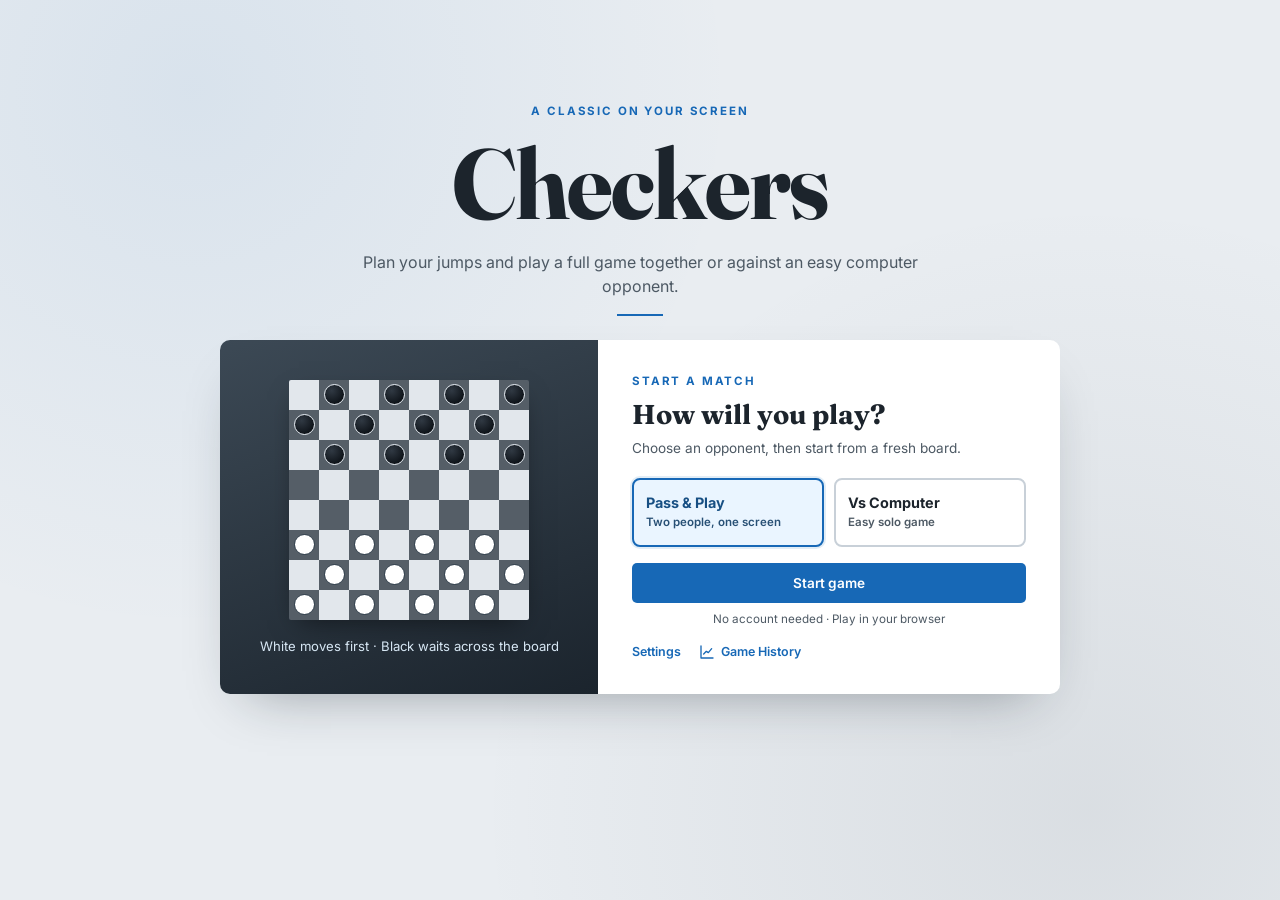
==== index.html @ 31c2d204 "Added game history and changed some of the audios" ====
<!DOCTYPE html>
<html lang="en">

<head>
  <meta charset="UTF-8">
  <meta name="viewport" content="width=device-width, initial-scale=1.0">
  <title>Checkers</title>
  <link rel="preconnect" href="https://fonts.googleapis.com">
  <link
    href="https://fonts.googleapis.com/css2?family=Fraunces:opsz,wght@9..144,400;9..144,600;9..144,700&family=Inter:wght@400;500;600;700&display=swap"
    rel="stylesheet">
  <style>
    :root {
      --bg: #e9edf1;
      --panel: #ffffff;
      --panel-border: #c8d0d8;
      --dark-sq: #555e67;
      --light-sq: #e2e7ec;
      --brass: #1768b6;
      --brass-dim: #6cc9ff;
      --ink: #1c242c;
      --ink-soft: #4d5964;
      --white-piece: #ffffff;
      --white-piece-edge: #34424f;
      --black-piece: #10151b;
      --black-piece-edge: #e7edf3;
      --danger: #ff6b5f;
    }

    * {
      box-sizing: border-box;
    }

    body {
      margin: 0;
      min-height: 100vh;
      background: var(--bg);
      background-image:
        radial-gradient(circle at 15% 10%, rgba(23, 104, 182, 0.08), transparent 40%),
        radial-gradient(circle at 85% 90%, rgba(40, 49, 58, 0.08), transparent 45%);
      font-family: 'Inter', sans-serif;
      color: var(--ink);
      display: flex;
      justify-content: center;
      padding: 40px 20px 60px;
    }

    .app {
      width: 100%;
      max-width: 960px;
    }

    header {
      display: flex;
      align-items: baseline;
      justify-content: space-between;
      margin-bottom: 28px;
      flex-wrap: wrap;
      gap: 8px;
      border-bottom: 1px solid var(--panel-border);
      padding-bottom: 18px;
    }

    h1 {
      font-family: 'Fraunces', serif;
      font-weight: 700;
      font-size: 2.4rem;
      margin: 0;
      letter-spacing: -0.01em;
    }

    header p {
      margin: 0;
      color: var(--ink-soft);
      font-size: 0.9rem;
      max-width: 320px;
    }

    .layout {
      display: grid;
      grid-template-columns: minmax(0, 1fr) 280px;
      gap: 28px;
      align-items: start;
    }

    @media (max-width: 760px) {
      .layout {
        grid-template-columns: 1fr;
      }
    }

    .board-wrap {
      background: linear-gradient(160deg, #3a4651, #1e2831);
      padding: 16px;
      border-radius: 6px;
      box-shadow: 0 18px 40px -20px rgba(20, 30, 40, 0.55);
    }

    .board {
      display: grid;
      grid-template-columns: repeat(8, 1fr);
      grid-template-rows: repeat(8, 1fr);
      aspect-ratio: 1 / 1;
      width: 100%;
      border: 3px solid #17212a;
      border-radius: 2px;
      overflow: hidden;
    }

    .sq {
      border: 0;
      padding: 0;
      appearance: none;
      position: relative;
      display: flex;
      align-items: center;
      justify-content: center;
    }

    .sq.light {
      background: var(--light-sq);
    }

    .sq.dark {
      background: var(--dark-sq);
    }

    .sq.playable {
      cursor: pointer;
    }

    .sq:focus-visible {
      outline: 4px solid #80e8ff;
      outline-offset: -4px;
      z-index: 1;
    }

    .sq.last-from {
      box-shadow: inset 0 0 0 5px #a6dbff;
    }

    .sq.last-to {
      box-shadow: inset 0 0 0 6px #ffd452;
    }

    .sq.selected::before {
      content: "";
      position: absolute;
      inset: 4px;
      border: 4px solid #7ae7ff;
      border-radius: 3px;
      z-index: 2;
      pointer-events: none;
    }

    .sq .dot {
      width: 32%;
      height: 32%;
      border-radius: 50%;
      background: #85eaff;
      box-shadow: 0 0 0 4px rgba(8, 38, 55, 0.55), 0 0 14px #85eaff;
    }

    .sq .dot.capture {
      background: transparent;
      border: 6px solid var(--danger);
      width: 54%;
      height: 54%;
      box-shadow: 0 0 0 3px rgba(20, 20, 20, 0.6);
    }

    .piece {
      width: 76%;
      height: 76%;
      border-radius: 50%;
      display: flex;
      align-items: center;
      justify-content: center;
      box-shadow: inset 0 2px 4px rgba(255, 255, 255, 0.15), inset 0 -4px 6px rgba(0, 0, 0, 0.35), 0 3px 5px rgba(0, 0, 0, 0.4);
      transition: transform 0.12s ease;
    }

    .piece.white {
      background: radial-gradient(circle at 35% 30%, #ffffff, var(--white-piece) 70%);
      border: 3px solid var(--white-piece-edge);
    }

    .piece.black {
      background: radial-gradient(circle at 35% 30%, #303943, var(--black-piece) 70%);
      border: 3px solid var(--black-piece-edge);
    }

    .piece.king::after {
      content: "♛";
      font-size: 1.8rem;
      color: #1666af;
      text-shadow: 0 1px 1px rgba(0, 0, 0, 0.4);
    }

    .piece.black.king::after {
      color: #8ce0ff;
    }

    .sq.playable:hover .piece {
      transform: scale(1.06);
    }

    /* side panel */
    .panel {
      background: var(--panel);
      border: 1px solid var(--panel-border);
      border-radius: 8px;
      padding: 20px;
      display: flex;
      flex-direction: column;
      gap: 18px;
    }

    .turn-indicator {
      display: flex;
      align-items: center;
      gap: 10px;
      font-weight: 600;
      font-size: 0.95rem;
    }

    .swatch {
      width: 18px;
      height: 18px;
      border-radius: 50%;
      flex-shrink: 0;
    }

    .swatch.white {
      background: var(--white-piece);
      border: 2px solid var(--white-piece-edge);
    }

    .swatch.black {
      background: var(--black-piece);
      border: 2px solid var(--black-piece-edge);
    }

    .status {
      font-size: 0.85rem;
      color: var(--ink-soft);
      line-height: 1.4;
      min-height: 2.2em;
    }

    .status.win {
      color: var(--ink);
      font-weight: 600;
    }

    .move-legend {
      font-size: 0.76rem;
      color: var(--ink-soft);
      line-height: 1.5;
      margin: -10px 0 0;
    }

    .divider {
      height: 1px;
      background: var(--panel-border);
      border: none;
      margin: 0;
    }

    .field label {
      display: block;
      font-size: 0.75rem;
      text-transform: none;
      color: var(--ink-soft);
      margin-bottom: 6px;
    }

    select {
      width: 100%;
      padding: 8px 10px;
      border-radius: 5px;
      border: 1px solid var(--panel-border);
      background: #fff;
      font-family: inherit;
      font-size: 0.85rem;
      color: var(--ink);
    }

    select:disabled {
      color: #a89a84;
    }

    .btn {
      width: 100%;
      padding: 10px 12px;
      border-radius: 5px;
      border: none;
      font-family: inherit;
      font-weight: 600;
      font-size: 0.85rem;
      cursor: pointer;
      transition: filter 0.12s ease;
    }

    .btn:hover {
      filter: brightness(1.06);
    }

    .btn.primary {
      background: var(--brass);
      color: #fff;
    }

    .btn.ghost {
      background: transparent;
      border: 1px solid var(--panel-border);
      color: var(--ink);
    }

    .log-title {
      font-size: 0.75rem;
      color: var(--ink-soft);
      margin: 0 0 4px;
    }

    .log {
      max-height: 160px;
      overflow-y: auto;
      font-size: 0.8rem;
      display: flex;
      flex-direction: column;
      gap: 4px;
      padding-right: 4px;
    }

    .log div {
      color: var(--ink-soft);
    }

    .log div:last-child {
      color: var(--ink);
      font-weight: 500;
    }

    .log::-webkit-scrollbar {
      width: 6px;
    }

    .log::-webkit-scrollbar-thumb {
      background: var(--panel-border);
      border-radius: 3px;
    }

    .note {
      font-size: 0.72rem;
      color: var(--ink-soft);
      line-height: 1.4;
      border-top: 1px dashed var(--panel-border);
      padding-top: 12px;
    }

    .hidden {
      display: none !important;
    }

    /* Home screen */
    .menu-screen {
      min-height: 82vh;
      display: flex;
      flex-direction: column;
      align-items: center;
      justify-content: center;
      text-align: center;
      gap: 20px;
      padding: 20px 0 40px;
    }

    .eyebrow,
    .section-kicker {
      margin: 0;
      color: var(--brass);
      font-size: 0.72rem;
      font-weight: 700;
      letter-spacing: 0.16em;
      text-transform: uppercase;
    }

    .menu-title {
      font-family: 'Fraunces', serif;
      font-weight: 700;
      font-size: clamp(3.4rem, 9vw, 6.2rem);
      line-height: 0.92;
      margin: 0;
      letter-spacing: -0.02em;
      color: var(--ink);
    }

    .menu-tagline {
      color: var(--ink-soft);
      font-size: 1rem;
      line-height: 1.5;
      max-width: 560px;
      margin: 0;
    }

    .menu-rule {
      width: 46px;
      height: 2px;
      background: var(--brass);
      border: none;
      margin: -4px 0 4px;
    }

    .menu-card {
      display: grid;
      grid-template-columns: 0.9fr 1.1fr;
      width: 100%;
      max-width: 840px;
      border-radius: 10px;
      overflow: hidden;
      box-shadow: 0 24px 54px -28px rgba(20, 30, 40, 0.42);
    }

    @media (max-width: 620px) {
      .menu-card {
        grid-template-columns: 1fr;
      }
    }

    .menu-art {
      background: linear-gradient(160deg, #3c4955, #1b242d);
      display: flex;
      flex-direction: column;
      gap: 18px;
      align-items: center;
      justify-content: center;
      padding: 28px;
    }

    @media (max-width: 620px) {
      .menu-art {
        padding: 22px;
      }
    }

    .art-board {
      display: grid;
      grid-template-columns: repeat(8, clamp(22px, 3vw, 30px));
      grid-template-rows: repeat(8, clamp(22px, 3vw, 30px));
      border-radius: 2px;
      overflow: hidden;
      box-shadow: 0 10px 26px -10px rgba(0, 0, 0, 0.55);
    }

    .art-caption {
      margin: 0;
      color: #d7e7f4;
      font-size: 0.82rem;
    }

    .art-board .cell {
      display: flex;
      align-items: center;
      justify-content: center;
    }

    .art-board .cell.light {
      background: var(--light-sq);
    }

    .art-board .cell.dark {
      background: var(--dark-sq);
    }

    .mini-piece {
      width: 70%;
      height: 70%;
      border-radius: 50%;
    }

    .mini-piece.white {
      background: radial-gradient(circle at 35% 30%, #ffffff, var(--white-piece) 70%);
      border: 1.5px solid var(--white-piece-edge);
    }

    .mini-piece.black {
      background: radial-gradient(circle at 35% 30%, #303943, var(--black-piece) 70%);
      border: 1.5px solid var(--black-piece-edge);
    }

    .menu-content {
      background: var(--panel);
      padding: 34px;
      display: flex;
      flex-direction: column;
      justify-content: center;
      text-align: left;
    }

    .menu-card-title {
      margin: 9px 0 7px;
      font-family: 'Fraunces', serif;
      font-size: 1.7rem;
    }

    .menu-card-copy {
      margin: 0 0 20px;
      color: var(--ink-soft);
      font-size: 0.85rem;
      line-height: 1.5;
    }

    @media (max-width: 620px) {
      .menu-content {
        padding: 26px 24px;
      }
    }

    .segmented {
      display: flex;
      gap: 10px;
      margin: 0 0 16px;
    }

    .seg {
      flex: 1;
      background: #fff;
      border: 2px solid var(--panel-border);
      border-radius: 8px;
      font-family: inherit;
      font-size: 0.8rem;
      font-weight: 600;
      color: var(--ink-soft);
      padding: 14px 12px;
      cursor: pointer;
      display: flex;
      flex-direction: column;
      align-items: flex-start;
      text-align: left;
      gap: 4px;
    }

    .seg strong {
      font-size: 0.9rem;
      color: var(--ink);
    }

    .seg small {
      font-size: 0.72rem;
      line-height: 1.35;
    }

    .seg.active {
      background: #eaf5ff;
      border-color: var(--brass);
      color: #285075;
      box-shadow: 0 0 0 2px rgba(23, 104, 182, 0.12);
    }

    .seg.active strong {
      color: #174f83;
    }

    .seg:focus-visible,
    .btn:focus-visible {
      outline: 3px solid #75cfff;
      outline-offset: 2px;
    }

    .seg:disabled {
      cursor: not-allowed;
      color: #b7a98f;
    }

    .seg .soon {
      font-size: 0.62rem;
      font-weight: 600;
      color: var(--ink-soft);
      background: var(--bg);
      padding: 1px 6px;
      border-radius: 20px;
    }

    .seg.active .soon {
      color: var(--brass);
      background: #fff;
    }

    .menu-content .btn.primary {
      width: 100%;
      padding: 12px 20px;
    }

    .start-note {
      margin: 9px 0 0;
      text-align: center;
      color: var(--ink-soft);
      font-size: 0.73rem;
    }

    .result-overlay {
      position: fixed;
      inset: 0;
      z-index: 20;
      display: grid;
      place-items: center;
      padding: 20px;
      background: rgba(10, 18, 26, 0.72);
    }

    .result-card {
      width: min(100%, 410px);
      background: var(--panel);
      border-radius: 14px;
      padding: 32px;
      text-align: center;
      box-shadow: 0 25px 65px rgba(0, 0, 0, 0.35);
    }

    .result-token {
      width: 62px;
      height: 62px;
      margin: 0 auto 18px;
      border-radius: 50%;
      box-shadow: inset 0 3px 6px rgba(255, 255, 255, 0.2), inset 0 -5px 8px rgba(0, 0, 0, 0.25), 0 5px 15px rgba(0, 0, 0, 0.25);
    }

    .result-token.white {
      background: var(--white-piece);
      border: 4px solid var(--white-piece-edge);
    }

    .result-token.black {
      background: var(--black-piece);
      border: 4px solid var(--black-piece-edge);
    }

    .result-card h2 {
      font-family: 'Fraunces', serif;
      font-size: 2.25rem;
      margin: 8px 0;
    }

    .result-card p {
      color: var(--ink-soft);
      line-height: 1.5;
    }

    .result-actions {
      display: grid;
      grid-template-columns: 1fr 1fr;
      gap: 10px;
      margin-top: 24px;
    }

    .rules {
      margin-top: 18px;
    }

    .settings {
      margin-top: 0;
    }

    .menu-tools {
      display: flex;
      align-items: center;
      gap: 18px;
      margin-top: 18px;
    }

    .history-toggle {
      display: inline-flex;
      align-items: center;
      gap: 6px;
      padding: 0;
      border: 0;
      background: none;
      color: var(--brass);
      font: 600 0.78rem 'Inter', sans-serif;
      cursor: pointer;
    }

    .history-toggle:focus-visible {
      outline: 3px solid #75cfff;
      outline-offset: 3px;
    }

    .history-panel {
      margin-top: 14px;
      padding: 14px;
      border: 1px solid var(--panel-border);
      border-radius: 8px;
      background: var(--bg);
      font-size: 0.82rem;
    }

    .history-panel p {
      margin: 6px 0;
    }

    .sound-setting {
      display: flex;
      align-items: center;
      gap: 8px;
      margin-top: 10px;
      font-size: .82rem;
      color: var(--ink);
      cursor: pointer;
    }

    .sound-setting input {
      accent-color: var(--brass);
    }

    .rules summary {
      cursor: pointer;
      font-size: 0.78rem;
      font-weight: 600;
      color: var(--brass);
      list-style: none;
    }

    .rules summary::-webkit-details-marker {
      display: none;
    }
  </style>
</head>

<body>

  <div class="app">

    <!-- MAIN MENU -->
    <div class="menu-screen" id="menuScreen">
      <p class="eyebrow">A classic on your screen</p>
      <h1 class="menu-title">Checkers</h1>
      <p class="menu-tagline">Plan your jumps and play a full game together or against an easy computer opponent.</p>
      <hr class="menu-rule">

      <div class="menu-card">
        <div class="menu-art">
          <div class="art-board" id="artBoard" aria-hidden="true"></div>
          <p class="art-caption">White moves first · Black waits across the board</p>
        </div>

        <div class="menu-content">
          <p class="section-kicker">Start a match</p>
          <h2 class="menu-card-title">How will you play?</h2>
          <p class="menu-card-copy">Choose an opponent, then start from a fresh board.</p>
          <div class="segmented" id="modeGrid">
            <button type="button" class="seg active" data-mode="friend"><strong>Pass &amp; Play</strong><small>Two
                people, one screen</small></button>
            <button type="button" class="seg" data-mode="bot"><strong>Vs Computer</strong><small>Easy solo
                game</small></button>
          </div>

          <button class="btn primary" id="startBtn">Start game</button>
          <p class="start-note">No account needed · Play in your browser</p>
          <div class="menu-tools">
            <details class="rules settings">
              <summary>Settings</summary>
              <label class="sound-setting"><input type="checkbox" data-sound-toggle> Sound effects</label>
            </details>
            <button type="button" class="history-toggle" id="historyButton" aria-controls="historyPanel" aria-expanded="false">
              <svg width="16" height="16" viewBox="0 0 24 24" fill="none" stroke="currentColor" stroke-width="2" stroke-linecap="round" stroke-linejoin="round" aria-hidden="true"><path d="M3 3v18h18"/><path d="m7 15 4-4 3 2 5-6"/></svg>
              Game History
            </button>
          </div>
          <div class="history-panel hidden" id="historyPanel" aria-live="polite">
            <strong>User's record</strong>
            <p id="historyRecord">Wins: 0 · Losses: 0</p>
            <p id="historyOutcome">Previous game: None yet</p>
            <p id="historyPercentage">Win percentage: 0%</p>
          </div>

        </div>
      </div>
    </div>

    <!-- GAME SCREEN -->
    <div class="game-screen hidden" id="gameScreen">
      <header>
        <div>
          <h1>Checkers</h1>
          <p></p>
        </div>
      </header>

      <div class="layout">
        <div class="board-wrap">
          <div class="board" id="board"></div>
        </div>

        <div class="panel">
          <div class="turn-indicator" id="turnIndicator">
            <span class="swatch white"></span> White to move
          </div>
          <div class="status" id="status" aria-live="polite">Select a piece to see its legal moves.</div>
          <p class="move-legend">Blue ring: selected piece · Cyan dot: legal move · Yellow ring: last move</p>

          <hr class="divider">

          <div class="field">
            <label for="opponent">Opponent</label>
            <select id="opponent">
              <option value="friend" selected>Friend (pass and play)</option>
              <option value="bot">Computer (easy)</option>
            </select>
          </div>
          <details class="rules settings">
            <summary>Settings</summary>
            <label class="sound-setting"><input type="checkbox" data-sound-toggle> Sound effects</label>
          </details>

          <button class="btn primary" id="newGameBtn">New game</button>
          <button class="btn ghost" id="rematchBtn">Rematch</button>
          <button class="btn ghost" id="menuBtn">Back to menu</button>

          <hr class="divider">

          <div>
            <p class="log-title">Move history</p>
            <div class="log" id="log"></div>
          </div>

          <p class="note">8×8 checkers with forced captures and chain jumps. White moves first.</p>
        </div>
      </div>
      <div class="result-overlay hidden" id="resultOverlay" role="dialog" aria-modal="true"
        aria-labelledby="resultTitle" aria-describedby="resultReason">
        <div class="result-card">
          <div class="result-token white" id="resultToken" aria-hidden="true"></div>
          <p class="section-kicker">Game over</p>
          <h2 id="resultTitle">White wins!</h2>
          <p id="resultReason">Black has no legal moves.</p>
          <div class="result-actions">
            <button class="btn primary" id="resultRematchBtn">Play again</button>
            <button class="btn ghost" id="resultHomeBtn">Home</button>
          </div>
        </div>
      </div>
    </div>
  </div>

  <script src="js/logic/draughtAdapter.js"></script>
  <script src="js/bot/bot.js"></script>
  <script src="js/database.js"></script>
  <script src="js/game.js"></script>

</body>

</html>
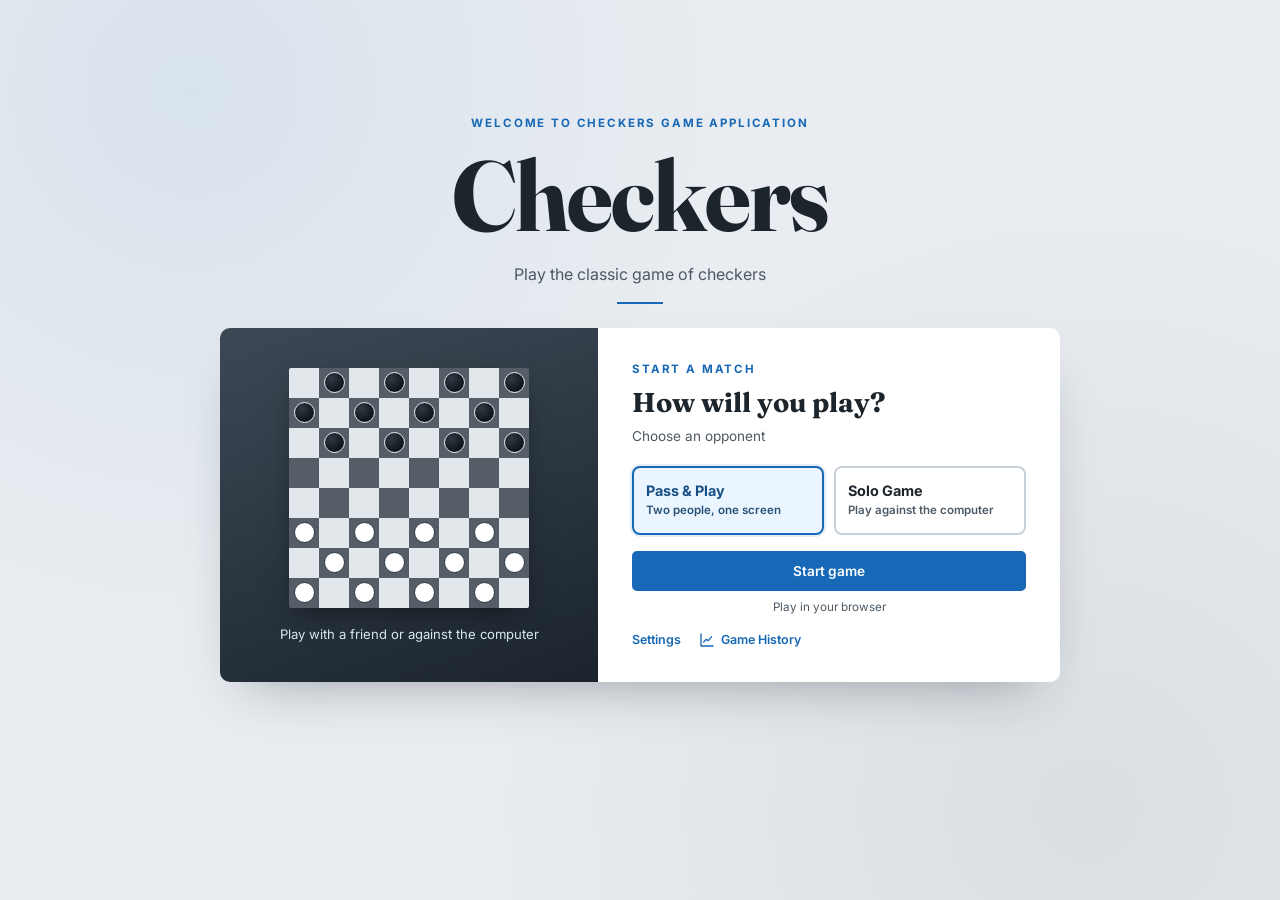
==== commit fa0ac5f9: "Fixed various wording issues and resolved game history errors" ====
--- a/index.html
+++ b/index.html
@@ -732,30 +732,30 @@
 
     <!-- MAIN MENU -->
     <div class="menu-screen" id="menuScreen">
-      <p class="eyebrow">A classic on your screen</p>
+      <p class="eyebrow">Welcome to Checkers Game Application</p>
       <h1 class="menu-title">Checkers</h1>
-      <p class="menu-tagline">Plan your jumps and play a full game together or against an easy computer opponent.</p>
+      <p class="menu-tagline">Play the classic game of checkers</p>
       <hr class="menu-rule">
 
       <div class="menu-card">
         <div class="menu-art">
           <div class="art-board" id="artBoard" aria-hidden="true"></div>
-          <p class="art-caption">White moves first · Black waits across the board</p>
+          <p class="art-caption">Play with a friend or against the computer</p>
         </div>
 
         <div class="menu-content">
           <p class="section-kicker">Start a match</p>
           <h2 class="menu-card-title">How will you play?</h2>
-          <p class="menu-card-copy">Choose an opponent, then start from a fresh board.</p>
+          <p class="menu-card-copy">Choose an opponent</p>
           <div class="segmented" id="modeGrid">
             <button type="button" class="seg active" data-mode="friend"><strong>Pass &amp; Play</strong><small>Two
                 people, one screen</small></button>
-            <button type="button" class="seg" data-mode="bot"><strong>Vs Computer</strong><small>Easy solo
-                game</small></button>
+            <button type="button" class="seg" data-mode="bot"><strong>Solo Game</strong><small>Play against the
+                computer</small></button>
           </div>
 
           <button class="btn primary" id="startBtn">Start game</button>
-          <p class="start-note">No account needed · Play in your browser</p>
+          <p class="start-note">Play in your browser</p>
           <div class="menu-tools">
             <details class="rules settings">
               <summary>Settings</summary>
@@ -804,7 +804,15 @@
             <label for="opponent">Opponent</label>
             <select id="opponent">
               <option value="friend" selected>Friend (pass and play)</option>
-              <option value="bot">Computer (easy)</option>
+              <option value="bot">Computer</option>
+            </select>
+          </div>
+          <div class="field" id="difficultyField">
+            <label for="difficulty">Difficulty</label>
+            <select id="difficulty">
+              <option value="easy" selected>Easy</option>
+              <option value="medium">Medium</option>
+              <option value="hard">Hard</option>
             </select>
           </div>
           <details class="rules settings">
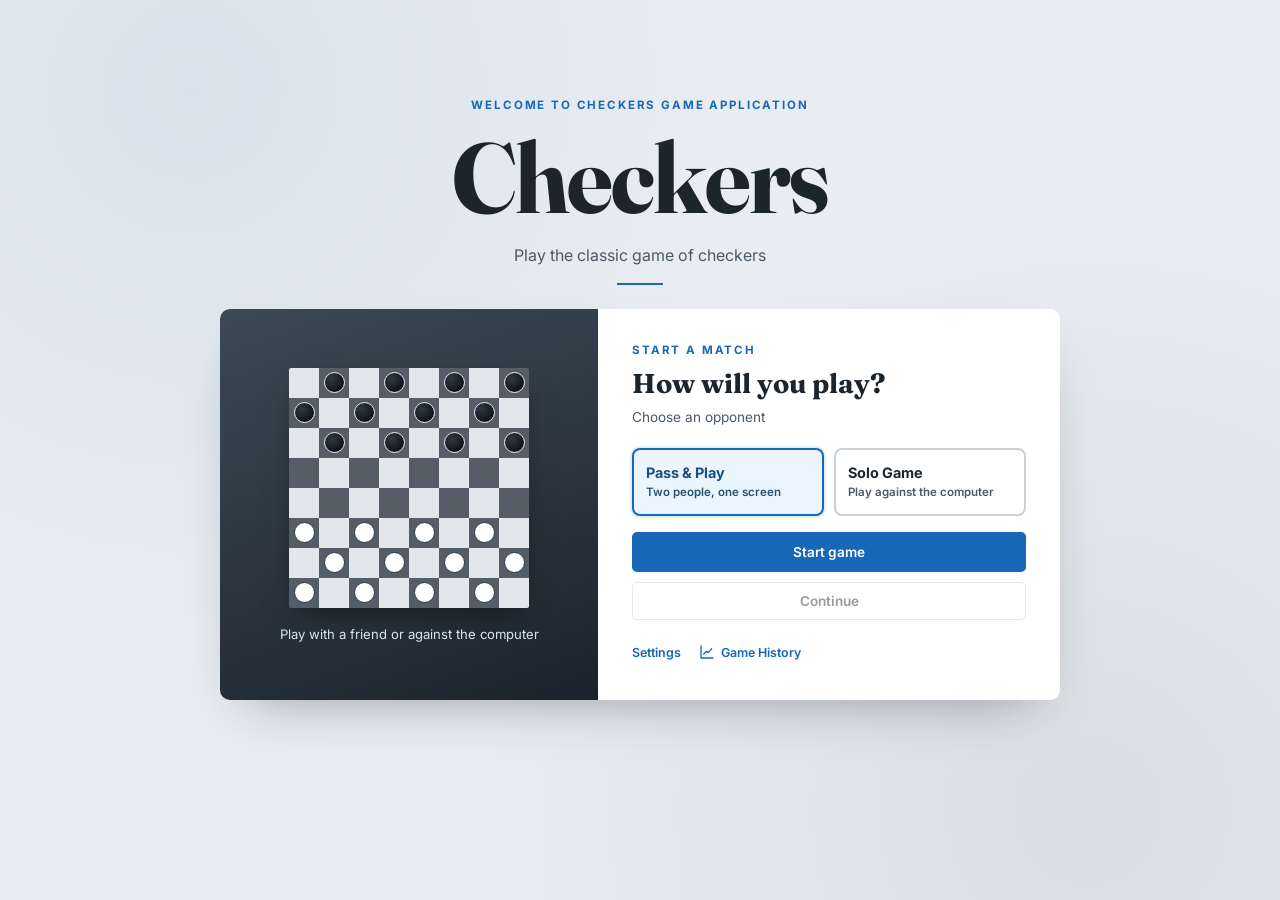
==== commit 5022c3f4: "Added drag-and-drop functionality, save features, and red markings" ====
--- a/index.html
+++ b/index.html
@@ -24,7 +24,7 @@
       --white-piece-edge: #34424f;
       --black-piece: #10151b;
       --black-piece-edge: #e7edf3;
-      --danger: #ff6b5f;
+      --danger: #ff9c92;
     }
 
     * {
@@ -90,11 +90,23 @@
     }
 
     .board-wrap {
-      background: linear-gradient(160deg, #3a4651, #1e2831);
-      padding: 16px;
-      border-radius: 6px;
-      box-shadow: 0 18px 40px -20px rgba(20, 30, 40, 0.55);
-    }
+      width: 100%;
+    }
+
+    .board-instructions { position: absolute; width: 1px; height: 1px; padding: 0; margin: -1px; overflow: hidden; clip-path: inset(50%); white-space: nowrap; }
+    .screen-reader-only { position: absolute; width: 1px; height: 1px; padding: 0; margin: -1px; overflow: hidden; clip-path: inset(50%); white-space: nowrap; }
+    .material-scores { display: flex; justify-content: space-between; gap: 16px; margin-top: 10px; color: var(--ink); font-size: 1rem; }
+    .material-side { display: inline-flex; align-items: center; gap: 7px; white-space: nowrap; color: var(--ink); font-weight: 600; }
+    .material-scores strong { font-size: inherit; font-weight: 600; }
+    .captured { display: inline-flex; align-items: center; }
+    .captured-stack { display: inline-block; position: relative; width: 18px; height: 20px; flex: none; }
+    .captured-stack::before, .captured-stack::after { content: ""; position: absolute; left: 1px; width: 16px; height: 16px; box-sizing: border-box; border-radius: 50%; border: 2px solid; }
+    .captured-stack::before { top: 4px; }
+    .captured-stack::after { top: 0; box-shadow: inset 0 2px 3px rgba(0, 0, 0, 0.12); }
+    .captured-stack.black::before { background: #10151b; border-color: #34424f; }
+    .captured-stack.black::after { background: #303943; border-color: #10151b; }
+    .captured-stack.white::before { background: #d9e0e7; border-color: #34424f; }
+    .captured-stack.white::after { background: #fff; border-color: #34424f; }
 
     .board {
       display: grid;
@@ -102,7 +114,7 @@
       grid-template-rows: repeat(8, 1fr);
       aspect-ratio: 1 / 1;
       width: 100%;
-      border: 3px solid #17212a;
+      border: 0;
       border-radius: 2px;
       overflow: hidden;
     }
@@ -130,9 +142,15 @@
     }
 
     .sq:focus-visible {
-      outline: 4px solid #80e8ff;
+      outline: 4px solid #fff;
       outline-offset: -4px;
+      box-shadow: inset 0 0 0 7px #10151b;
       z-index: 1;
+    }
+
+    select:focus-visible, input:focus-visible, summary:focus-visible, .history-toggle:focus-visible {
+      outline: 3px solid #1768b6;
+      outline-offset: 3px;
     }
 
     .sq.last-from {
@@ -153,6 +171,17 @@
       pointer-events: none;
     }
 
+    .sq.marked::after {
+      content: "";
+      position: absolute;
+      inset: 0;
+      background: rgba(220, 38, 38, 0.42);
+      pointer-events: none;
+      z-index: 1;
+    }
+    .sq.marked.dark::after { box-shadow: inset 0 0 0 4px #ff9c92; }
+    .sq.marked.light::after { box-shadow: inset 0 0 0 4px #a50016; }
+
     .sq .dot {
       width: 32%;
       height: 32%;
@@ -170,6 +199,7 @@
     }
 
     .piece {
+      touch-action: none;
       width: 76%;
       height: 76%;
       border-radius: 50%;
@@ -203,6 +233,33 @@
 
     .sq.playable:hover .piece {
       transform: scale(1.06);
+    }
+
+    @media (prefers-reduced-motion: reduce) {
+      *, *::before, *::after { transition-duration: 0.01ms !important; animation-duration: 0.01ms !important; }
+    }
+
+    @media (forced-colors: active) {
+      .sq.light { background: Canvas; border: 1px solid CanvasText; }
+      .sq.dark { background: CanvasText; border: 1px solid Canvas; }
+      .piece.white { background: Canvas; border-color: CanvasText; }
+      .piece.black { background: CanvasText; border-color: Canvas; outline: 1px solid CanvasText; }
+      .sq .dot { background: Highlight; box-shadow: none; }
+      .sq .dot.capture { background: transparent; border-color: Highlight; }
+      .sq.selected::before, .sq.marked::after { border-color: Highlight; }
+      .sq.marked::after { background: transparent; border: 4px solid Highlight; }
+      .sq.marked.dark::after, .sq.marked.light::after { box-shadow: none; }
+    }
+
+    .sq.dragging .piece { opacity: 0.35; }
+    .sq.drop-target { box-shadow: inset 0 0 0 5px #85eaff; }
+    .drag-ghost {
+      position: fixed;
+      z-index: 30;
+      width: 54px;
+      height: 54px;
+      pointer-events: none;
+      transform: translate(-50%, -50%);
     }
 
     /* side panel */
@@ -516,6 +573,10 @@
       }
     }
 
+    @media (max-width: 420px) {
+      .segmented { flex-direction: column; }
+    }
+
     .segmented {
       display: flex;
       gap: 10px;
@@ -563,7 +624,7 @@
 
     .seg:focus-visible,
     .btn:focus-visible {
-      outline: 3px solid #75cfff;
+      outline: 3px solid #0b3f6d;
       outline-offset: 2px;
     }
 
@@ -590,6 +651,10 @@
       width: 100%;
       padding: 12px 20px;
     }
+
+    .menu-content #continueBtn { margin-top: 10px; }
+
+    .btn:disabled { opacity: 0.45; cursor: not-allowed; }
 
     .start-note {
       margin: 9px 0 0;
@@ -664,6 +729,7 @@
     .menu-tools {
       display: flex;
       align-items: center;
+      flex-wrap: wrap;
       gap: 18px;
       margin-top: 18px;
     }
@@ -678,10 +744,11 @@
       color: var(--brass);
       font: 600 0.78rem 'Inter', sans-serif;
       cursor: pointer;
+      min-height: 28px;
     }
 
     .history-toggle:focus-visible {
-      outline: 3px solid #75cfff;
+      outline: 3px solid #0b3f6d;
       outline-offset: 3px;
     }
 
@@ -706,6 +773,7 @@
       font-size: .82rem;
       color: var(--ink);
       cursor: pointer;
+      min-height: 28px;
     }
 
     .sound-setting input {
@@ -714,6 +782,9 @@
 
     .rules summary {
       cursor: pointer;
+      display: flex;
+      align-items: center;
+      min-height: 28px;
       font-size: 0.78rem;
       font-weight: 600;
       color: var(--brass);
@@ -728,7 +799,7 @@
 
 <body>
 
-  <div class="app">
+  <main class="app">
 
     <!-- MAIN MENU -->
     <div class="menu-screen" id="menuScreen">
@@ -755,11 +826,14 @@
           </div>
 
           <button class="btn primary" id="startBtn">Start game</button>
-          <p class="start-note">Play in your browser</p>
+          <!-- Adds continue button -->
+          <button class="btn ghost" id="continueBtn" disabled>Continue</button>
           <div class="menu-tools">
             <details class="rules settings">
               <summary>Settings</summary>
               <label class="sound-setting"><input type="checkbox" data-sound-toggle> Sound effects</label>
+              <label class="sound-setting"><input type="checkbox" data-drag-toggle> Drag and drop pieces</label>
+              <label class="sound-setting"><input type="checkbox" data-marks-toggle> Right-click red markings</label>
             </details>
             <button type="button" class="history-toggle" id="historyButton" aria-controls="historyPanel" aria-expanded="false">
               <svg width="16" height="16" viewBox="0 0 24 24" fill="none" stroke="currentColor" stroke-width="2" stroke-linecap="round" stroke-linejoin="round" aria-hidden="true"><path d="M3 3v18h18"/><path d="m7 15 4-4 3 2 5-6"/></svg>
@@ -779,23 +853,31 @@
 
     <!-- GAME SCREEN -->
     <div class="game-screen hidden" id="gameScreen">
-      <header>
+      <header id="gameHeader">
         <div>
-          <h1>Checkers</h1>
+          <h1 id="gameTitle" tabindex="-1">Checkers</h1>
           <p></p>
         </div>
       </header>
 
-      <div class="layout">
-        <div class="board-wrap">
-          <div class="board" id="board"></div>
+      <div class="layout" id="gameContent">
+        <div class="board-column">
+          <div class="board-wrap">
+            <div class="board" id="board" role="group" aria-label="Checkers board" aria-describedby="boardInstructions"></div>
+          </div>
+          <div class="material-scores" role="status" aria-live="polite" aria-label="Pieces captured">
+            <span class="material-side">White <span class="captured hidden" id="whiteCaptured" aria-hidden="true"><span class="captured-stack black"></span></span><strong id="whiteScore">0</strong></span>
+            <span class="material-side">Black <span class="captured hidden" id="blackCaptured" aria-hidden="true"><span class="captured-stack white"></span></span><strong id="blackScore">0</strong></span>
+          </div>
+          <p class="board-instructions" id="boardInstructions">Use arrow keys to navigate squares. Press Enter or Space to select a piece and its destination. Press M to toggle a red mark when red markings are enabled. You can also click or drag pieces.</p>
+          <p class="screen-reader-only" id="markStatus" role="status" aria-live="polite"></p>
         </div>
 
         <div class="panel">
-          <div class="turn-indicator" id="turnIndicator">
+          <div class="turn-indicator" id="turnIndicator" aria-live="polite">
             <span class="swatch white"></span> White to move
           </div>
-          <div class="status" id="status" aria-live="polite">Select a piece to see its legal moves.</div>
+          <div class="status" id="status" role="status" aria-live="polite">Select a piece to see its legal moves.</div>
           <p class="move-legend">Blue ring: selected piece · Cyan dot: legal move · Yellow ring: last move</p>
 
           <hr class="divider">
@@ -818,6 +900,8 @@
           <details class="rules settings">
             <summary>Settings</summary>
             <label class="sound-setting"><input type="checkbox" data-sound-toggle> Sound effects</label>
+            <label class="sound-setting"><input type="checkbox" data-drag-toggle> Drag and drop pieces</label>
+            <label class="sound-setting"><input type="checkbox" data-marks-toggle> Right-click red markings</label>
           </details>
 
           <button class="btn primary" id="newGameBtn">New game</button>
@@ -828,10 +912,10 @@
 
           <div>
             <p class="log-title">Move history</p>
-            <div class="log" id="log"></div>
+            <div class="log" id="log" role="log" aria-label="Move history" aria-live="off"></div>
           </div>
 
-          <p class="note">8×8 checkers with forced captures and chain jumps. White moves first.</p>
+          <p class="note">8×8 checkers with forced captures and chain jumps. White moves first. Keyboard: arrow keys navigate squares, Enter or Space selects, and M marks a square when red markings are enabled.</p>
         </div>
       </div>
       <div class="result-overlay hidden" id="resultOverlay" role="dialog" aria-modal="true"
@@ -848,7 +932,7 @@
         </div>
       </div>
     </div>
-  </div>
+  </main>
 
   <script src="js/logic/draughtAdapter.js"></script>
   <script src="js/bot/bot.js"></script>
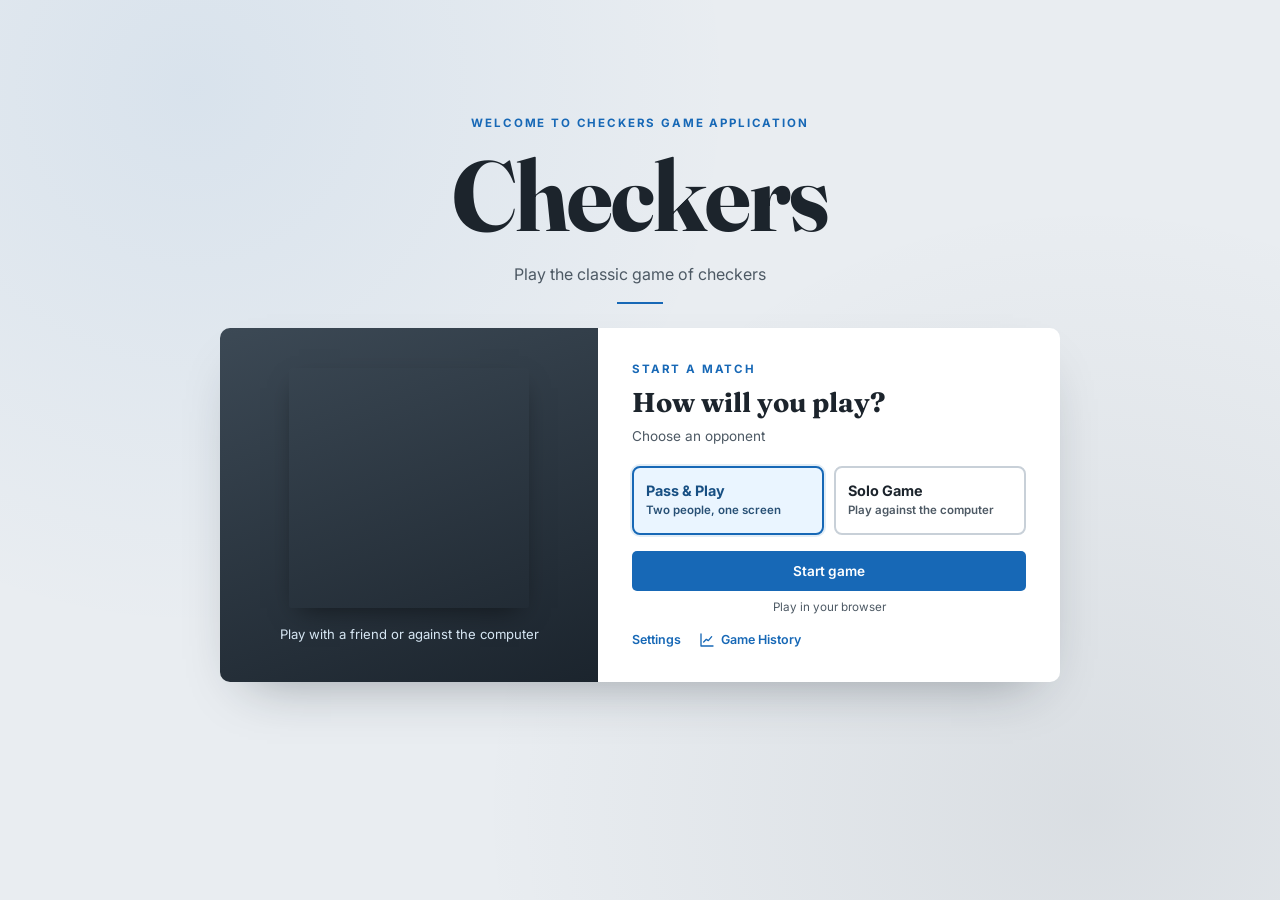
==== commit 90604d41: "Refactor index.html for improved layout and styles Updated styles and structure for the checkers gam" ====
--- a/index.html
+++ b/index.html
@@ -24,7 +24,7 @@
       --white-piece-edge: #34424f;
       --black-piece: #10151b;
       --black-piece-edge: #e7edf3;
-      --danger: #ff9c92;
+      --danger: #ff6b5f;
     }
 
     * {
@@ -90,23 +90,11 @@
     }
 
     .board-wrap {
-      width: 100%;
-    }
-
-    .board-instructions { position: absolute; width: 1px; height: 1px; padding: 0; margin: -1px; overflow: hidden; clip-path: inset(50%); white-space: nowrap; }
-    .screen-reader-only { position: absolute; width: 1px; height: 1px; padding: 0; margin: -1px; overflow: hidden; clip-path: inset(50%); white-space: nowrap; }
-    .material-scores { display: flex; justify-content: space-between; gap: 16px; margin-top: 10px; color: var(--ink); font-size: 1rem; }
-    .material-side { display: inline-flex; align-items: center; gap: 7px; white-space: nowrap; color: var(--ink); font-weight: 600; }
-    .material-scores strong { font-size: inherit; font-weight: 600; }
-    .captured { display: inline-flex; align-items: center; }
-    .captured-stack { display: inline-block; position: relative; width: 18px; height: 20px; flex: none; }
-    .captured-stack::before, .captured-stack::after { content: ""; position: absolute; left: 1px; width: 16px; height: 16px; box-sizing: border-box; border-radius: 50%; border: 2px solid; }
-    .captured-stack::before { top: 4px; }
-    .captured-stack::after { top: 0; box-shadow: inset 0 2px 3px rgba(0, 0, 0, 0.12); }
-    .captured-stack.black::before { background: #10151b; border-color: #34424f; }
-    .captured-stack.black::after { background: #303943; border-color: #10151b; }
-    .captured-stack.white::before { background: #d9e0e7; border-color: #34424f; }
-    .captured-stack.white::after { background: #fff; border-color: #34424f; }
+      background: linear-gradient(160deg, #3a4651, #1e2831);
+      padding: 16px;
+      border-radius: 6px;
+      box-shadow: 0 18px 40px -20px rgba(20, 30, 40, 0.55);
+    }
 
     .board {
       display: grid;
@@ -114,7 +102,7 @@
       grid-template-rows: repeat(8, 1fr);
       aspect-ratio: 1 / 1;
       width: 100%;
-      border: 0;
+      border: 3px solid #17212a;
       border-radius: 2px;
       overflow: hidden;
     }
@@ -142,15 +130,9 @@
     }
 
     .sq:focus-visible {
-      outline: 4px solid #fff;
+      outline: 4px solid #80e8ff;
       outline-offset: -4px;
-      box-shadow: inset 0 0 0 7px #10151b;
       z-index: 1;
-    }
-
-    select:focus-visible, input:focus-visible, summary:focus-visible, .history-toggle:focus-visible {
-      outline: 3px solid #1768b6;
-      outline-offset: 3px;
     }
 
     .sq.last-from {
@@ -171,17 +153,6 @@
       pointer-events: none;
     }
 
-    .sq.marked::after {
-      content: "";
-      position: absolute;
-      inset: 0;
-      background: rgba(220, 38, 38, 0.42);
-      pointer-events: none;
-      z-index: 1;
-    }
-    .sq.marked.dark::after { box-shadow: inset 0 0 0 4px #ff9c92; }
-    .sq.marked.light::after { box-shadow: inset 0 0 0 4px #a50016; }
-
     .sq .dot {
       width: 32%;
       height: 32%;
@@ -199,7 +170,6 @@
     }
 
     .piece {
-      touch-action: none;
       width: 76%;
       height: 76%;
       border-radius: 50%;
@@ -233,33 +203,6 @@
 
     .sq.playable:hover .piece {
       transform: scale(1.06);
-    }
-
-    @media (prefers-reduced-motion: reduce) {
-      *, *::before, *::after { transition-duration: 0.01ms !important; animation-duration: 0.01ms !important; }
-    }
-
-    @media (forced-colors: active) {
-      .sq.light { background: Canvas; border: 1px solid CanvasText; }
-      .sq.dark { background: CanvasText; border: 1px solid Canvas; }
-      .piece.white { background: Canvas; border-color: CanvasText; }
-      .piece.black { background: CanvasText; border-color: Canvas; outline: 1px solid CanvasText; }
-      .sq .dot { background: Highlight; box-shadow: none; }
-      .sq .dot.capture { background: transparent; border-color: Highlight; }
-      .sq.selected::before, .sq.marked::after { border-color: Highlight; }
-      .sq.marked::after { background: transparent; border: 4px solid Highlight; }
-      .sq.marked.dark::after, .sq.marked.light::after { box-shadow: none; }
-    }
-
-    .sq.dragging .piece { opacity: 0.35; }
-    .sq.drop-target { box-shadow: inset 0 0 0 5px #85eaff; }
-    .drag-ghost {
-      position: fixed;
-      z-index: 30;
-      width: 54px;
-      height: 54px;
-      pointer-events: none;
-      transform: translate(-50%, -50%);
     }
 
     /* side panel */
@@ -270,7 +213,7 @@
       padding: 20px;
       display: flex;
       flex-direction: column;
-      gap: 18px;
+      gap: 14px;
     }
 
     .turn-indicator {
@@ -310,11 +253,79 @@
       font-weight: 600;
     }
 
-    .move-legend {
-      font-size: 0.76rem;
-      color: var(--ink-soft);
-      line-height: 1.5;
-      margin: -10px 0 0;
+    /* board column: board + history + key */
+    .board-col {
+      display: flex;
+      flex-direction: column;
+      gap: 16px;
+      min-width: 0;
+    }
+
+    .turn-banner {
+      background: #eef5fc;
+      border: 1px solid #cfe0f2;
+      border-radius: 8px;
+      padding: 12px 14px;
+      display: flex;
+      flex-direction: column;
+      gap: 4px;
+    }
+
+    .turn-banner .status {
+      min-height: 0;
+    }
+
+    .btn-row {
+      display: grid;
+      grid-template-columns: 1fr 1fr;
+      gap: 10px;
+    }
+
+    .btn-row .btn {
+      padding: 10px 6px;
+      white-space: nowrap;
+    }
+
+    .legend {
+      list-style: none;
+      margin: 0;
+      padding: 0 4px;
+      display: flex;
+      flex-wrap: wrap;
+      gap: 6px 18px;
+      font-size: 0.75rem;
+      color: var(--ink-soft);
+    }
+
+    .legend li {
+      display: flex;
+      align-items: center;
+      gap: 7px;
+    }
+
+    .key {
+      width: 18px;
+      height: 18px;
+      border-radius: 3px;
+      background: var(--dark-sq);
+      position: relative;
+      flex: none;
+    }
+
+    .key-select {
+      box-shadow: inset 0 0 0 3px #7ae7ff;
+    }
+
+    .key-last {
+      box-shadow: inset 0 0 0 3px #ffd452;
+    }
+
+    .key-move::after {
+      content: "";
+      position: absolute;
+      inset: 5px;
+      border-radius: 50%;
+      background: #85eaff;
     }
 
     .divider {
@@ -374,29 +385,63 @@
       color: var(--ink);
     }
 
+    .history-card {
+      background: var(--panel);
+      border: 1px solid var(--panel-border);
+      border-radius: 8px;
+      padding: 14px 16px;
+    }
+
     .log-title {
-      font-size: 0.75rem;
-      color: var(--ink-soft);
-      margin: 0 0 4px;
+      font-size: 0.78rem;
+      font-weight: 600;
+      color: var(--ink);
+      margin: 0 0 8px;
     }
 
     .log {
-      max-height: 160px;
+      display: flex;
+      flex-direction: column;
+      gap: 2px;
+      min-height: 3.2em;
+      max-height: 150px;
       overflow-y: auto;
       font-size: 0.8rem;
-      display: flex;
-      flex-direction: column;
-      gap: 4px;
       padding-right: 4px;
     }
 
     .log div {
       color: var(--ink-soft);
+      padding: 4px 8px;
+      border-radius: 5px;
     }
 
     .log div:last-child {
       color: var(--ink);
-      font-weight: 500;
+      font-weight: 600;
+      background: #fff8dc;
+    }
+
+    /* colored dot per move, tagged by the script below */
+    .log .log-white::before,
+    .log .log-black::before {
+      content: "";
+      display: inline-block;
+      width: 10px;
+      height: 10px;
+      margin-right: 8px;
+      border-radius: 50%;
+      vertical-align: -1px;
+    }
+
+    .log .log-white::before {
+      background: var(--white-piece);
+      border: 1.5px solid var(--white-piece-edge);
+    }
+
+    .log .log-black::before {
+      background: var(--black-piece);
+      border: 1.5px solid var(--black-piece-edge);
     }
 
     .log::-webkit-scrollbar {
@@ -418,6 +463,73 @@
 
     .hidden {
       display: none !important;
+    }
+
+    /* player cards + last move */
+    .players {
+      display: grid;
+      grid-template-columns: 1fr 1fr;
+      gap: 10px;
+    }
+
+    .player-card {
+      border: 1px solid var(--panel-border);
+      border-radius: 8px;
+      padding: 12px;
+      display: flex;
+      flex-direction: column;
+      gap: 4px;
+      min-width: 0;
+    }
+
+    .player-card.is-active {
+      border: 2px solid var(--brass);
+      padding: 11px;
+    }
+
+    .player-head {
+      display: flex;
+      align-items: center;
+      gap: 8px;
+      font-size: 0.82rem;
+      font-weight: 600;
+    }
+
+    .player-role {
+      font-size: 0.72rem;
+      color: var(--ink-soft);
+    }
+
+    .player-count {
+      font-size: 1.75rem;
+      font-weight: 700;
+      line-height: 1.1;
+      margin-top: 2px;
+    }
+
+    .player-captured {
+      display: flex;
+      flex-direction: column;
+      align-items: flex-start;
+      gap: 2px;
+      font-size: 0.72rem;
+      color: var(--ink-soft);
+    }
+
+    .cap-chip {
+      display: inline-flex;
+      align-items: center;
+      gap: 5px;
+      font-size: 0.82rem;
+      font-weight: 600;
+      color: var(--ink);
+      white-space: nowrap;
+    }
+
+    .swatch.mini {
+      width: 12px;
+      height: 12px;
+      border-width: 1.5px;
     }
 
     /* Home screen */
@@ -573,10 +685,6 @@
       }
     }
 
-    @media (max-width: 420px) {
-      .segmented { flex-direction: column; }
-    }
-
     .segmented {
       display: flex;
       gap: 10px;
@@ -624,7 +732,7 @@
 
     .seg:focus-visible,
     .btn:focus-visible {
-      outline: 3px solid #0b3f6d;
+      outline: 3px solid #75cfff;
       outline-offset: 2px;
     }
 
@@ -651,10 +759,6 @@
       width: 100%;
       padding: 12px 20px;
     }
-
-    .menu-content #continueBtn { margin-top: 10px; }
-
-    .btn:disabled { opacity: 0.45; cursor: not-allowed; }
 
     .start-note {
       margin: 9px 0 0;
@@ -729,7 +833,6 @@
     .menu-tools {
       display: flex;
       align-items: center;
-      flex-wrap: wrap;
       gap: 18px;
       margin-top: 18px;
     }
@@ -744,11 +847,10 @@
       color: var(--brass);
       font: 600 0.78rem 'Inter', sans-serif;
       cursor: pointer;
-      min-height: 28px;
     }
 
     .history-toggle:focus-visible {
-      outline: 3px solid #0b3f6d;
+      outline: 3px solid #75cfff;
       outline-offset: 3px;
     }
 
@@ -773,7 +875,6 @@
       font-size: .82rem;
       color: var(--ink);
       cursor: pointer;
-      min-height: 28px;
     }
 
     .sound-setting input {
@@ -782,9 +883,6 @@
 
     .rules summary {
       cursor: pointer;
-      display: flex;
-      align-items: center;
-      min-height: 28px;
       font-size: 0.78rem;
       font-weight: 600;
       color: var(--brass);
@@ -799,7 +897,7 @@
 
 <body>
 
-  <main class="app">
+  <div class="app">
 
     <!-- MAIN MENU -->
     <div class="menu-screen" id="menuScreen">
@@ -826,14 +924,11 @@
           </div>
 
           <button class="btn primary" id="startBtn">Start game</button>
-          <!-- Adds continue button -->
-          <button class="btn ghost" id="continueBtn" disabled>Continue</button>
+          <p class="start-note">Play in your browser</p>
           <div class="menu-tools">
             <details class="rules settings">
               <summary>Settings</summary>
               <label class="sound-setting"><input type="checkbox" data-sound-toggle> Sound effects</label>
-              <label class="sound-setting"><input type="checkbox" data-drag-toggle> Drag and drop pieces</label>
-              <label class="sound-setting"><input type="checkbox" data-marks-toggle> Right-click red markings</label>
             </details>
             <button type="button" class="history-toggle" id="historyButton" aria-controls="historyPanel" aria-expanded="false">
               <svg width="16" height="16" viewBox="0 0 24 24" fill="none" stroke="currentColor" stroke-width="2" stroke-linecap="round" stroke-linejoin="round" aria-hidden="true"><path d="M3 3v18h18"/><path d="m7 15 4-4 3 2 5-6"/></svg>
@@ -853,32 +948,53 @@
 
     <!-- GAME SCREEN -->
     <div class="game-screen hidden" id="gameScreen">
-      <header id="gameHeader">
+      <header>
         <div>
-          <h1 id="gameTitle" tabindex="-1">Checkers</h1>
+          <h1>Checkers</h1>
           <p></p>
         </div>
       </header>
 
-      <div class="layout" id="gameContent">
-        <div class="board-column">
+      <div class="layout">
+        <div class="board-col">
           <div class="board-wrap">
-            <div class="board" id="board" role="group" aria-label="Checkers board" aria-describedby="boardInstructions"></div>
+            <div class="board" id="board"></div>
           </div>
-          <div class="material-scores" role="status" aria-live="polite" aria-label="Pieces captured">
-            <span class="material-side">White <span class="captured hidden" id="whiteCaptured" aria-hidden="true"><span class="captured-stack black"></span></span><strong id="whiteScore">0</strong></span>
-            <span class="material-side">Black <span class="captured hidden" id="blackCaptured" aria-hidden="true"><span class="captured-stack white"></span></span><strong id="blackScore">0</strong></span>
+
+          <section class="history-card" aria-label="Move history">
+            <p class="log-title">Move history</p>
+            <div class="log" id="log"></div>
+          </section>
+
+          <ul class="legend" aria-label="Board key">
+            <li><span class="key key-select" aria-hidden="true"></span>Selected piece</li>
+            <li><span class="key key-move" aria-hidden="true"></span>Legal move</li>
+            <li><span class="key key-last" aria-hidden="true"></span>Last move</li>
+          </ul>
+        </div>
+
+        <div class="panel">
+          <div class="players" id="players" aria-label="Players">
+            <div class="player-card is-active" id="cardWhite">
+              <div class="player-head"><span class="swatch white"></span><span>White</span></div>
+              <div class="player-role" id="roleWhite">Player 1</div>
+              <div class="player-count" id="countWhite" aria-label="White pieces left">12</div>
+              <div class="player-captured" id="capturedWhite"><span>Captured</span><span class="cap-chip">None</span></div>
+            </div>
+            <div class="player-card" id="cardBlack">
+              <div class="player-head"><span class="swatch black"></span><span>Black</span></div>
+              <div class="player-role" id="roleBlack">Player 2</div>
+              <div class="player-count" id="countBlack" aria-label="Black pieces left">12</div>
+              <div class="player-captured" id="capturedBlack"><span>Captured</span><span class="cap-chip">None</span></div>
+            </div>
           </div>
-          <p class="board-instructions" id="boardInstructions">Use arrow keys to navigate squares. Press Enter or Space to select a piece and its destination. Press M to toggle a red mark when red markings are enabled. You can also click or drag pieces.</p>
-          <p class="screen-reader-only" id="markStatus" role="status" aria-live="polite"></p>
-        </div>
-
-        <div class="panel">
-          <div class="turn-indicator" id="turnIndicator" aria-live="polite">
-            <span class="swatch white"></span> White to move
+
+          <div class="turn-banner">
+            <div class="turn-indicator" id="turnIndicator">
+              <span class="swatch white"></span> White to move
+            </div>
+            <div class="status" id="status" aria-live="polite">Select a piece to see its legal moves.</div>
           </div>
-          <div class="status" id="status" role="status" aria-live="polite">Select a piece to see its legal moves.</div>
-          <p class="move-legend">Blue ring: selected piece · Cyan dot: legal move · Yellow ring: last move</p>
 
           <hr class="divider">
 
@@ -900,22 +1016,15 @@
           <details class="rules settings">
             <summary>Settings</summary>
             <label class="sound-setting"><input type="checkbox" data-sound-toggle> Sound effects</label>
-            <label class="sound-setting"><input type="checkbox" data-drag-toggle> Drag and drop pieces</label>
-            <label class="sound-setting"><input type="checkbox" data-marks-toggle> Right-click red markings</label>
           </details>
 
           <button class="btn primary" id="newGameBtn">New game</button>
-          <button class="btn ghost" id="rematchBtn">Rematch</button>
-          <button class="btn ghost" id="menuBtn">Back to menu</button>
-
-          <hr class="divider">
-
-          <div>
-            <p class="log-title">Move history</p>
-            <div class="log" id="log" role="log" aria-label="Move history" aria-live="off"></div>
+          <div class="btn-row">
+            <button class="btn ghost" id="rematchBtn">Rematch</button>
+            <button class="btn ghost" id="menuBtn">Back to menu</button>
           </div>
 
-          <p class="note">8×8 checkers with forced captures and chain jumps. White moves first. Keyboard: arrow keys navigate squares, Enter or Space selects, and M marks a square when red markings are enabled.</p>
+          <p class="note">8×8 checkers with forced captures and chain jumps. White moves first.</p>
         </div>
       </div>
       <div class="result-overlay hidden" id="resultOverlay" role="dialog" aria-modal="true"
@@ -932,13 +1041,73 @@
         </div>
       </div>
     </div>
-  </main>
+  </div>
 
   <script src="js/logic/draughtAdapter.js"></script>
   <script src="js/bot/bot.js"></script>
   <script src="js/database.js"></script>
   <script src="js/game.js"></script>
 
+  <!-- Player cards: reads the board, turn indicator, and move log already on the page -->
+  <script>
+    (function () {
+      var STARTING_PIECES = 12;
+      var $ = function (id) { return document.getElementById(id); };
+      var boardEl = $('board');
+      var turnEl = $('turnIndicator');
+      var opponentEl = $('opponent');
+      var logEl = $('log');
+
+      // Tag each history line by side so the CSS can show a white or black dot in front of it.
+      function tagLog() {
+        logEl.querySelectorAll('div:not([data-tagged])').forEach(function (el) {
+          var t = el.textContent;
+          el.setAttribute('data-tagged', '1');
+          el.classList.add(t.indexOf('White:') === 0 ? 'log-white' : t.indexOf('Black:') === 0 ? 'log-black' : 'log-note');
+        });
+      }
+
+      function capturedMarkup(count, color) {
+        if (count <= 0) return '<span>Captured</span><span class="cap-chip">None</span>';
+        return '<span>Captured</span><span class="cap-chip"><span class="swatch mini ' + color + '"></span>×' + count + '</span>';
+      }
+
+      function update() {
+        var white = boardEl.querySelectorAll('.piece.white').length;
+        var black = boardEl.querySelectorAll('.piece.black').length;
+
+        $('countWhite').textContent = white;
+        $('countBlack').textContent = black;
+        // each card shows the opponent pieces that side has taken
+        $('capturedWhite').innerHTML = capturedMarkup(STARTING_PIECES - black, 'black');
+        $('capturedBlack').innerHTML = capturedMarkup(STARTING_PIECES - white, 'white');
+
+        var vsComputer = opponentEl.value === 'bot';
+        $('roleWhite').textContent = vsComputer ? 'You' : 'Player 1';
+        $('roleBlack').textContent = vsComputer ? 'Computer' : 'Player 2';
+
+        var swatch = turnEl.querySelector('.swatch');
+        var turn = swatch ? (swatch.classList.contains('black') ? 'black' : 'white') : null;
+        $('cardWhite').classList.toggle('is-active', turn === 'white');
+        $('cardBlack').classList.toggle('is-active', turn === 'black');
+      }
+
+      var queued = false;
+      function schedule() {
+        if (queued) return;
+        queued = true;
+        requestAnimationFrame(function () { queued = false; update(); });
+      }
+
+      new MutationObserver(schedule).observe(boardEl, { childList: true, subtree: true });
+      new MutationObserver(schedule).observe(turnEl, { childList: true, subtree: true, attributes: true });
+      new MutationObserver(tagLog).observe(logEl, { childList: true });
+      opponentEl.addEventListener('change', schedule);
+      tagLog();
+      update();
+    })();
+  </script>
+
 </body>
 
 </html>
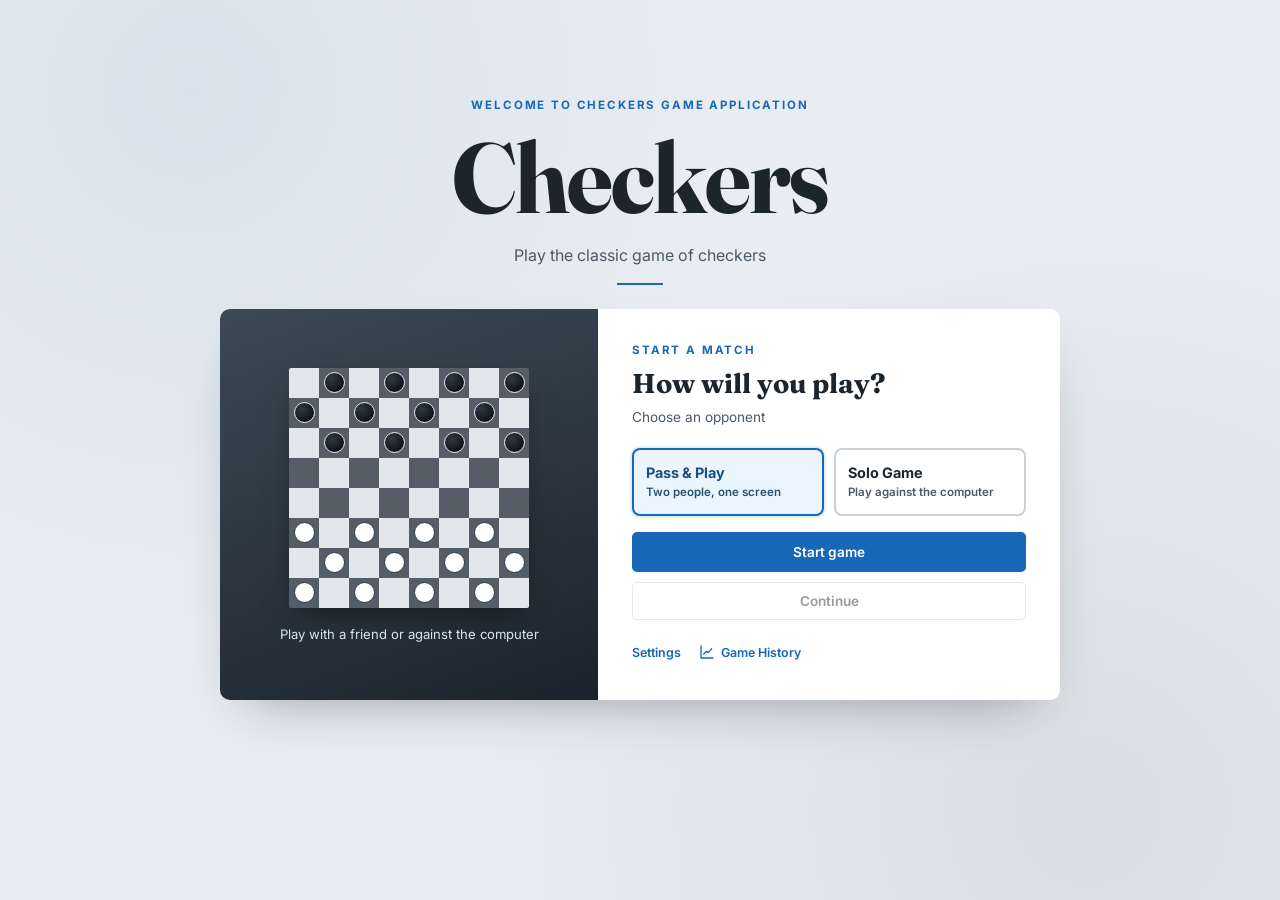
==== commit 1214cb63: "Restore project to PR #6" ====
--- a/index.html
+++ b/index.html
@@ -24,7 +24,7 @@
       --white-piece-edge: #34424f;
       --black-piece: #10151b;
       --black-piece-edge: #e7edf3;
-      --danger: #ff6b5f;
+      --danger: #ff9c92;
     }
 
     * {
@@ -90,11 +90,23 @@
     }
 
     .board-wrap {
-      background: linear-gradient(160deg, #3a4651, #1e2831);
-      padding: 16px;
-      border-radius: 6px;
-      box-shadow: 0 18px 40px -20px rgba(20, 30, 40, 0.55);
-    }
+      width: 100%;
+    }
+
+    .board-instructions { position: absolute; width: 1px; height: 1px; padding: 0; margin: -1px; overflow: hidden; clip-path: inset(50%); white-space: nowrap; }
+    .screen-reader-only { position: absolute; width: 1px; height: 1px; padding: 0; margin: -1px; overflow: hidden; clip-path: inset(50%); white-space: nowrap; }
+    .material-scores { display: flex; justify-content: space-between; gap: 16px; margin-top: 10px; color: var(--ink); font-size: 1rem; }
+    .material-side { display: inline-flex; align-items: center; gap: 7px; white-space: nowrap; color: var(--ink); font-weight: 600; }
+    .material-scores strong { font-size: inherit; font-weight: 600; }
+    .captured { display: inline-flex; align-items: center; }
+    .captured-stack { display: inline-block; position: relative; width: 18px; height: 20px; flex: none; }
+    .captured-stack::before, .captured-stack::after { content: ""; position: absolute; left: 1px; width: 16px; height: 16px; box-sizing: border-box; border-radius: 50%; border: 2px solid; }
+    .captured-stack::before { top: 4px; }
+    .captured-stack::after { top: 0; box-shadow: inset 0 2px 3px rgba(0, 0, 0, 0.12); }
+    .captured-stack.black::before { background: #10151b; border-color: #34424f; }
+    .captured-stack.black::after { background: #303943; border-color: #10151b; }
+    .captured-stack.white::before { background: #d9e0e7; border-color: #34424f; }
+    .captured-stack.white::after { background: #fff; border-color: #34424f; }
 
     .board {
       display: grid;
@@ -102,7 +114,7 @@
       grid-template-rows: repeat(8, 1fr);
       aspect-ratio: 1 / 1;
       width: 100%;
-      border: 3px solid #17212a;
+      border: 0;
       border-radius: 2px;
       overflow: hidden;
     }
@@ -130,9 +142,15 @@
     }
 
     .sq:focus-visible {
-      outline: 4px solid #80e8ff;
+      outline: 4px solid #fff;
       outline-offset: -4px;
+      box-shadow: inset 0 0 0 7px #10151b;
       z-index: 1;
+    }
+
+    select:focus-visible, input:focus-visible, summary:focus-visible, .history-toggle:focus-visible {
+      outline: 3px solid #1768b6;
+      outline-offset: 3px;
     }
 
     .sq.last-from {
@@ -153,6 +171,17 @@
       pointer-events: none;
     }
 
+    .sq.marked::after {
+      content: "";
+      position: absolute;
+      inset: 0;
+      background: rgba(220, 38, 38, 0.42);
+      pointer-events: none;
+      z-index: 1;
+    }
+    .sq.marked.dark::after { box-shadow: inset 0 0 0 4px #ff9c92; }
+    .sq.marked.light::after { box-shadow: inset 0 0 0 4px #a50016; }
+
     .sq .dot {
       width: 32%;
       height: 32%;
@@ -170,6 +199,7 @@
     }
 
     .piece {
+      touch-action: none;
       width: 76%;
       height: 76%;
       border-radius: 50%;
@@ -203,6 +233,33 @@
 
     .sq.playable:hover .piece {
       transform: scale(1.06);
+    }
+
+    @media (prefers-reduced-motion: reduce) {
+      *, *::before, *::after { transition-duration: 0.01ms !important; animation-duration: 0.01ms !important; }
+    }
+
+    @media (forced-colors: active) {
+      .sq.light { background: Canvas; border: 1px solid CanvasText; }
+      .sq.dark { background: CanvasText; border: 1px solid Canvas; }
+      .piece.white { background: Canvas; border-color: CanvasText; }
+      .piece.black { background: CanvasText; border-color: Canvas; outline: 1px solid CanvasText; }
+      .sq .dot { background: Highlight; box-shadow: none; }
+      .sq .dot.capture { background: transparent; border-color: Highlight; }
+      .sq.selected::before, .sq.marked::after { border-color: Highlight; }
+      .sq.marked::after { background: transparent; border: 4px solid Highlight; }
+      .sq.marked.dark::after, .sq.marked.light::after { box-shadow: none; }
+    }
+
+    .sq.dragging .piece { opacity: 0.35; }
+    .sq.drop-target { box-shadow: inset 0 0 0 5px #85eaff; }
+    .drag-ghost {
+      position: fixed;
+      z-index: 30;
+      width: 54px;
+      height: 54px;
+      pointer-events: none;
+      transform: translate(-50%, -50%);
     }
 
     /* side panel */
@@ -213,7 +270,7 @@
       padding: 20px;
       display: flex;
       flex-direction: column;
-      gap: 14px;
+      gap: 18px;
     }
 
     .turn-indicator {
@@ -253,79 +310,11 @@
       font-weight: 600;
     }
 
-    /* board column: board + history + key */
-    .board-col {
-      display: flex;
-      flex-direction: column;
-      gap: 16px;
-      min-width: 0;
-    }
-
-    .turn-banner {
-      background: #eef5fc;
-      border: 1px solid #cfe0f2;
-      border-radius: 8px;
-      padding: 12px 14px;
-      display: flex;
-      flex-direction: column;
-      gap: 4px;
-    }
-
-    .turn-banner .status {
-      min-height: 0;
-    }
-
-    .btn-row {
-      display: grid;
-      grid-template-columns: 1fr 1fr;
-      gap: 10px;
-    }
-
-    .btn-row .btn {
-      padding: 10px 6px;
-      white-space: nowrap;
-    }
-
-    .legend {
-      list-style: none;
-      margin: 0;
-      padding: 0 4px;
-      display: flex;
-      flex-wrap: wrap;
-      gap: 6px 18px;
-      font-size: 0.75rem;
-      color: var(--ink-soft);
-    }
-
-    .legend li {
-      display: flex;
-      align-items: center;
-      gap: 7px;
-    }
-
-    .key {
-      width: 18px;
-      height: 18px;
-      border-radius: 3px;
-      background: var(--dark-sq);
-      position: relative;
-      flex: none;
-    }
-
-    .key-select {
-      box-shadow: inset 0 0 0 3px #7ae7ff;
-    }
-
-    .key-last {
-      box-shadow: inset 0 0 0 3px #ffd452;
-    }
-
-    .key-move::after {
-      content: "";
-      position: absolute;
-      inset: 5px;
-      border-radius: 50%;
-      background: #85eaff;
+    .move-legend {
+      font-size: 0.76rem;
+      color: var(--ink-soft);
+      line-height: 1.5;
+      margin: -10px 0 0;
     }
 
     .divider {
@@ -385,63 +374,29 @@
       color: var(--ink);
     }
 
-    .history-card {
-      background: var(--panel);
-      border: 1px solid var(--panel-border);
-      border-radius: 8px;
-      padding: 14px 16px;
-    }
-
     .log-title {
-      font-size: 0.78rem;
-      font-weight: 600;
-      color: var(--ink);
-      margin: 0 0 8px;
+      font-size: 0.75rem;
+      color: var(--ink-soft);
+      margin: 0 0 4px;
     }
 
     .log {
-      display: flex;
-      flex-direction: column;
-      gap: 2px;
-      min-height: 3.2em;
-      max-height: 150px;
+      max-height: 160px;
       overflow-y: auto;
       font-size: 0.8rem;
+      display: flex;
+      flex-direction: column;
+      gap: 4px;
       padding-right: 4px;
     }
 
     .log div {
       color: var(--ink-soft);
-      padding: 4px 8px;
-      border-radius: 5px;
     }
 
     .log div:last-child {
       color: var(--ink);
-      font-weight: 600;
-      background: #fff8dc;
-    }
-
-    /* colored dot per move, tagged by the script below */
-    .log .log-white::before,
-    .log .log-black::before {
-      content: "";
-      display: inline-block;
-      width: 10px;
-      height: 10px;
-      margin-right: 8px;
-      border-radius: 50%;
-      vertical-align: -1px;
-    }
-
-    .log .log-white::before {
-      background: var(--white-piece);
-      border: 1.5px solid var(--white-piece-edge);
-    }
-
-    .log .log-black::before {
-      background: var(--black-piece);
-      border: 1.5px solid var(--black-piece-edge);
+      font-weight: 500;
     }
 
     .log::-webkit-scrollbar {
@@ -463,73 +418,6 @@
 
     .hidden {
       display: none !important;
-    }
-
-    /* player cards + last move */
-    .players {
-      display: grid;
-      grid-template-columns: 1fr 1fr;
-      gap: 10px;
-    }
-
-    .player-card {
-      border: 1px solid var(--panel-border);
-      border-radius: 8px;
-      padding: 12px;
-      display: flex;
-      flex-direction: column;
-      gap: 4px;
-      min-width: 0;
-    }
-
-    .player-card.is-active {
-      border: 2px solid var(--brass);
-      padding: 11px;
-    }
-
-    .player-head {
-      display: flex;
-      align-items: center;
-      gap: 8px;
-      font-size: 0.82rem;
-      font-weight: 600;
-    }
-
-    .player-role {
-      font-size: 0.72rem;
-      color: var(--ink-soft);
-    }
-
-    .player-count {
-      font-size: 1.75rem;
-      font-weight: 700;
-      line-height: 1.1;
-      margin-top: 2px;
-    }
-
-    .player-captured {
-      display: flex;
-      flex-direction: column;
-      align-items: flex-start;
-      gap: 2px;
-      font-size: 0.72rem;
-      color: var(--ink-soft);
-    }
-
-    .cap-chip {
-      display: inline-flex;
-      align-items: center;
-      gap: 5px;
-      font-size: 0.82rem;
-      font-weight: 600;
-      color: var(--ink);
-      white-space: nowrap;
-    }
-
-    .swatch.mini {
-      width: 12px;
-      height: 12px;
-      border-width: 1.5px;
     }
 
     /* Home screen */
@@ -685,6 +573,10 @@
       }
     }
 
+    @media (max-width: 420px) {
+      .segmented { flex-direction: column; }
+    }
+
     .segmented {
       display: flex;
       gap: 10px;
@@ -732,7 +624,7 @@
 
     .seg:focus-visible,
     .btn:focus-visible {
-      outline: 3px solid #75cfff;
+      outline: 3px solid #0b3f6d;
       outline-offset: 2px;
     }
 
@@ -759,6 +651,10 @@
       width: 100%;
       padding: 12px 20px;
     }
+
+    .menu-content #continueBtn { margin-top: 10px; }
+
+    .btn:disabled { opacity: 0.45; cursor: not-allowed; }
 
     .start-note {
       margin: 9px 0 0;
@@ -833,6 +729,7 @@
     .menu-tools {
       display: flex;
       align-items: center;
+      flex-wrap: wrap;
       gap: 18px;
       margin-top: 18px;
     }
@@ -847,10 +744,11 @@
       color: var(--brass);
       font: 600 0.78rem 'Inter', sans-serif;
       cursor: pointer;
+      min-height: 28px;
     }
 
     .history-toggle:focus-visible {
-      outline: 3px solid #75cfff;
+      outline: 3px solid #0b3f6d;
       outline-offset: 3px;
     }
 
@@ -875,6 +773,7 @@
       font-size: .82rem;
       color: var(--ink);
       cursor: pointer;
+      min-height: 28px;
     }
 
     .sound-setting input {
@@ -883,6 +782,9 @@
 
     .rules summary {
       cursor: pointer;
+      display: flex;
+      align-items: center;
+      min-height: 28px;
       font-size: 0.78rem;
       font-weight: 600;
       color: var(--brass);
@@ -897,7 +799,7 @@
 
 <body>
 
-  <div class="app">
+  <main class="app">
 
     <!-- MAIN MENU -->
     <div class="menu-screen" id="menuScreen">
@@ -924,11 +826,14 @@
           </div>
 
           <button class="btn primary" id="startBtn">Start game</button>
-          <p class="start-note">Play in your browser</p>
+          <!-- Adds continue button -->
+          <button class="btn ghost" id="continueBtn" disabled>Continue</button>
           <div class="menu-tools">
             <details class="rules settings">
               <summary>Settings</summary>
               <label class="sound-setting"><input type="checkbox" data-sound-toggle> Sound effects</label>
+              <label class="sound-setting"><input type="checkbox" data-drag-toggle> Drag and drop pieces</label>
+              <label class="sound-setting"><input type="checkbox" data-marks-toggle> Right-click red markings</label>
             </details>
             <button type="button" class="history-toggle" id="historyButton" aria-controls="historyPanel" aria-expanded="false">
               <svg width="16" height="16" viewBox="0 0 24 24" fill="none" stroke="currentColor" stroke-width="2" stroke-linecap="round" stroke-linejoin="round" aria-hidden="true"><path d="M3 3v18h18"/><path d="m7 15 4-4 3 2 5-6"/></svg>
@@ -948,53 +853,32 @@
 
     <!-- GAME SCREEN -->
     <div class="game-screen hidden" id="gameScreen">
-      <header>
+      <header id="gameHeader">
         <div>
-          <h1>Checkers</h1>
+          <h1 id="gameTitle" tabindex="-1">Checkers</h1>
           <p></p>
         </div>
       </header>
 
-      <div class="layout">
-        <div class="board-col">
+      <div class="layout" id="gameContent">
+        <div class="board-column">
           <div class="board-wrap">
-            <div class="board" id="board"></div>
+            <div class="board" id="board" role="group" aria-label="Checkers board" aria-describedby="boardInstructions"></div>
           </div>
-
-          <section class="history-card" aria-label="Move history">
-            <p class="log-title">Move history</p>
-            <div class="log" id="log"></div>
-          </section>
-
-          <ul class="legend" aria-label="Board key">
-            <li><span class="key key-select" aria-hidden="true"></span>Selected piece</li>
-            <li><span class="key key-move" aria-hidden="true"></span>Legal move</li>
-            <li><span class="key key-last" aria-hidden="true"></span>Last move</li>
-          </ul>
+          <div class="material-scores" role="status" aria-live="polite" aria-label="Pieces captured">
+            <span class="material-side">White <span class="captured hidden" id="whiteCaptured" aria-hidden="true"><span class="captured-stack black"></span></span><strong id="whiteScore">0</strong></span>
+            <span class="material-side">Black <span class="captured hidden" id="blackCaptured" aria-hidden="true"><span class="captured-stack white"></span></span><strong id="blackScore">0</strong></span>
+          </div>
+          <p class="board-instructions" id="boardInstructions">Use arrow keys to navigate squares. Press Enter or Space to select a piece and its destination. Press M to toggle a red mark when red markings are enabled. You can also click or drag pieces.</p>
+          <p class="screen-reader-only" id="markStatus" role="status" aria-live="polite"></p>
         </div>
 
         <div class="panel">
-          <div class="players" id="players" aria-label="Players">
-            <div class="player-card is-active" id="cardWhite">
-              <div class="player-head"><span class="swatch white"></span><span>White</span></div>
-              <div class="player-role" id="roleWhite">Player 1</div>
-              <div class="player-count" id="countWhite" aria-label="White pieces left">12</div>
-              <div class="player-captured" id="capturedWhite"><span>Captured</span><span class="cap-chip">None</span></div>
-            </div>
-            <div class="player-card" id="cardBlack">
-              <div class="player-head"><span class="swatch black"></span><span>Black</span></div>
-              <div class="player-role" id="roleBlack">Player 2</div>
-              <div class="player-count" id="countBlack" aria-label="Black pieces left">12</div>
-              <div class="player-captured" id="capturedBlack"><span>Captured</span><span class="cap-chip">None</span></div>
-            </div>
+          <div class="turn-indicator" id="turnIndicator" aria-live="polite">
+            <span class="swatch white"></span> White to move
           </div>
-
-          <div class="turn-banner">
-            <div class="turn-indicator" id="turnIndicator">
-              <span class="swatch white"></span> White to move
-            </div>
-            <div class="status" id="status" aria-live="polite">Select a piece to see its legal moves.</div>
-          </div>
+          <div class="status" id="status" role="status" aria-live="polite">Select a piece to see its legal moves.</div>
+          <p class="move-legend">Blue ring: selected piece · Cyan dot: legal move · Yellow ring: last move</p>
 
           <hr class="divider">
 
@@ -1016,15 +900,22 @@
           <details class="rules settings">
             <summary>Settings</summary>
             <label class="sound-setting"><input type="checkbox" data-sound-toggle> Sound effects</label>
+            <label class="sound-setting"><input type="checkbox" data-drag-toggle> Drag and drop pieces</label>
+            <label class="sound-setting"><input type="checkbox" data-marks-toggle> Right-click red markings</label>
           </details>
 
           <button class="btn primary" id="newGameBtn">New game</button>
-          <div class="btn-row">
-            <button class="btn ghost" id="rematchBtn">Rematch</button>
-            <button class="btn ghost" id="menuBtn">Back to menu</button>
+          <button class="btn ghost" id="rematchBtn">Rematch</button>
+          <button class="btn ghost" id="menuBtn">Back to menu</button>
+
+          <hr class="divider">
+
+          <div>
+            <p class="log-title">Move history</p>
+            <div class="log" id="log" role="log" aria-label="Move history" aria-live="off"></div>
           </div>
 
-          <p class="note">8×8 checkers with forced captures and chain jumps. White moves first.</p>
+          <p class="note">8×8 checkers with forced captures and chain jumps. White moves first. Keyboard: arrow keys navigate squares, Enter or Space selects, and M marks a square when red markings are enabled.</p>
         </div>
       </div>
       <div class="result-overlay hidden" id="resultOverlay" role="dialog" aria-modal="true"
@@ -1041,73 +932,13 @@
         </div>
       </div>
     </div>
-  </div>
+  </main>
 
   <script src="js/logic/draughtAdapter.js"></script>
   <script src="js/bot/bot.js"></script>
   <script src="js/database.js"></script>
   <script src="js/game.js"></script>
 
-  <!-- Player cards: reads the board, turn indicator, and move log already on the page -->
-  <script>
-    (function () {
-      var STARTING_PIECES = 12;
-      var $ = function (id) { return document.getElementById(id); };
-      var boardEl = $('board');
-      var turnEl = $('turnIndicator');
-      var opponentEl = $('opponent');
-      var logEl = $('log');
-
-      // Tag each history line by side so the CSS can show a white or black dot in front of it.
-      function tagLog() {
-        logEl.querySelectorAll('div:not([data-tagged])').forEach(function (el) {
-          var t = el.textContent;
-          el.setAttribute('data-tagged', '1');
-          el.classList.add(t.indexOf('White:') === 0 ? 'log-white' : t.indexOf('Black:') === 0 ? 'log-black' : 'log-note');
-        });
-      }
-
-      function capturedMarkup(count, color) {
-        if (count <= 0) return '<span>Captured</span><span class="cap-chip">None</span>';
-        return '<span>Captured</span><span class="cap-chip"><span class="swatch mini ' + color + '"></span>×' + count + '</span>';
-      }
-
-      function update() {
-        var white = boardEl.querySelectorAll('.piece.white').length;
-        var black = boardEl.querySelectorAll('.piece.black').length;
-
-        $('countWhite').textContent = white;
-        $('countBlack').textContent = black;
-        // each card shows the opponent pieces that side has taken
-        $('capturedWhite').innerHTML = capturedMarkup(STARTING_PIECES - black, 'black');
-        $('capturedBlack').innerHTML = capturedMarkup(STARTING_PIECES - white, 'white');
-
-        var vsComputer = opponentEl.value === 'bot';
-        $('roleWhite').textContent = vsComputer ? 'You' : 'Player 1';
-        $('roleBlack').textContent = vsComputer ? 'Computer' : 'Player 2';
-
-        var swatch = turnEl.querySelector('.swatch');
-        var turn = swatch ? (swatch.classList.contains('black') ? 'black' : 'white') : null;
-        $('cardWhite').classList.toggle('is-active', turn === 'white');
-        $('cardBlack').classList.toggle('is-active', turn === 'black');
-      }
-
-      var queued = false;
-      function schedule() {
-        if (queued) return;
-        queued = true;
-        requestAnimationFrame(function () { queued = false; update(); });
-      }
-
-      new MutationObserver(schedule).observe(boardEl, { childList: true, subtree: true });
-      new MutationObserver(schedule).observe(turnEl, { childList: true, subtree: true, attributes: true });
-      new MutationObserver(tagLog).observe(logEl, { childList: true });
-      opponentEl.addEventListener('change', schedule);
-      tagLog();
-      update();
-    })();
-  </script>
-
 </body>
 
 </html>
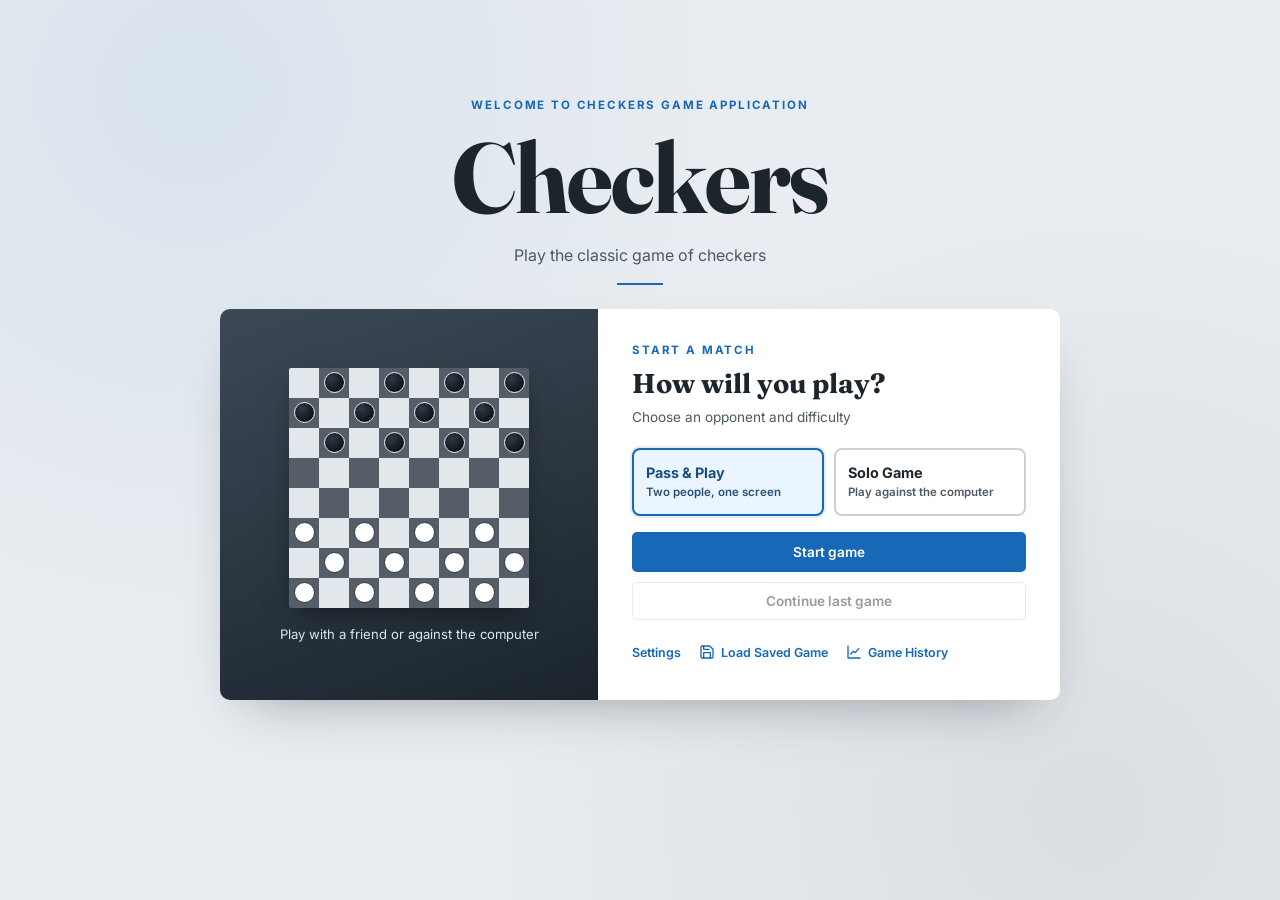
==== commit a1ea46c9: "Implemented save/load feature, added an interface to the main menu for saved games." ====
--- a/index.html
+++ b/index.html
@@ -765,6 +765,54 @@
       margin: 6px 0;
     }
 
+    .saved-games-list {
+      display: flex;
+      flex-direction: column;
+      gap: 8px;
+      max-height: 180px;
+      overflow-y: auto;
+      margin-top: 8px;
+    }
+
+    .saved-game-item {
+      display: flex;
+      align-items: center;
+      justify-content: space-between;
+      gap: 8px;
+      padding: 8px 10px;
+      background: var(--panel);
+      border: 1px solid var(--panel-border);
+      border-radius: 6px;
+      font-size: 0.78rem;
+    }
+
+    .saved-game-info {
+      display: flex;
+      flex-direction: column;
+      gap: 2px;
+      text-align: left;
+    }
+
+    .saved-game-actions {
+      display: flex;
+      gap: 6px;
+    }
+
+    .btn-sm {
+      padding: 5px 10px;
+      font-size: 0.74rem;
+      width: auto;
+    }
+
+    .match-meta {
+      font-size: 0.8rem;
+      color: var(--ink-soft);
+      background: var(--bg);
+      padding: 8px 10px;
+      border-radius: 5px;
+      font-weight: 500;
+    }
+
     .sound-setting {
       display: flex;
       align-items: center;
@@ -817,17 +865,26 @@
         <div class="menu-content">
           <p class="section-kicker">Start a match</p>
           <h2 class="menu-card-title">How will you play?</h2>
-          <p class="menu-card-copy">Choose an opponent</p>
+          <p class="menu-card-copy">Choose an opponent and difficulty</p>
           <div class="segmented" id="modeGrid">
-            <button type="button" class="seg active" data-mode="friend"><strong>Pass &amp; Play</strong><small>Two
+            <button type="button" class="seg active" data-mode="friend"><strong>Pass & Play</strong><small>Two
                 people, one screen</small></button>
             <button type="button" class="seg" data-mode="bot"><strong>Solo Game</strong><small>Play against the
                 computer</small></button>
           </div>
 
+          <div class="field hidden" id="difficultyField" style="margin-bottom: 16px;">
+            <label for="difficulty">Bot Difficulty</label>
+            <select id="difficulty">
+              <option value="easy" selected>Easy</option>
+              <option value="medium">Medium</option>
+              <option value="hard">Hard</option>
+            </select>
+          </div>
+
           <button class="btn primary" id="startBtn">Start game</button>
-          <!-- Adds continue button -->
-          <button class="btn ghost" id="continueBtn" disabled>Continue</button>
+          <button class="btn ghost" id="continueBtn" disabled>Continue last game</button>
+
           <div class="menu-tools">
             <details class="rules settings">
               <summary>Settings</summary>
@@ -835,18 +892,29 @@
               <label class="sound-setting"><input type="checkbox" data-drag-toggle> Drag and drop pieces</label>
               <label class="sound-setting"><input type="checkbox" data-marks-toggle> Right-click red markings</label>
             </details>
+            <button type="button" class="history-toggle" id="savedGamesButton" aria-controls="savedGamesPanel" aria-expanded="false">
+              <svg width="16" height="16" viewBox="0 0 24 24" fill="none" stroke="currentColor" stroke-width="2" stroke-linecap="round" stroke-linejoin="round" aria-hidden="true"><path d="M19 21H5a2 2 0 0 1-2-2V5a2 2 0 0 1 2-2h11l5 5v11a2 2 0 0 1-2 2z"/><polyline points="17 21 17 13 7 13 7 21"/><polyline points="7 3 7 8 15 8"/></svg>
+              Load Saved Game
+            </button>
             <button type="button" class="history-toggle" id="historyButton" aria-controls="historyPanel" aria-expanded="false">
               <svg width="16" height="16" viewBox="0 0 24 24" fill="none" stroke="currentColor" stroke-width="2" stroke-linecap="round" stroke-linejoin="round" aria-hidden="true"><path d="M3 3v18h18"/><path d="m7 15 4-4 3 2 5-6"/></svg>
               Game History
             </button>
           </div>
+
+          <div class="history-panel hidden" id="savedGamesPanel" aria-live="polite">
+            <strong>Saved games</strong>
+            <div class="saved-games-list" id="savedGamesList">
+              <p>No saved games found.</p>
+            </div>
+          </div>
+
           <div class="history-panel hidden" id="historyPanel" aria-live="polite">
             <strong>User's record</strong>
             <p id="historyRecord">Wins: 0 · Losses: 0</p>
             <p id="historyOutcome">Previous game: None yet</p>
             <p id="historyPercentage">Win percentage: 0%</p>
           </div>
-
         </div>
       </div>
     </div>
@@ -878,25 +946,11 @@
             <span class="swatch white"></span> White to move
           </div>
           <div class="status" id="status" role="status" aria-live="polite">Select a piece to see its legal moves.</div>
+          <div class="match-meta" id="matchMeta">Mode: Pass & Play</div>
           <p class="move-legend">Blue ring: selected piece · Cyan dot: legal move · Yellow ring: last move</p>
 
           <hr class="divider">
 
-          <div class="field">
-            <label for="opponent">Opponent</label>
-            <select id="opponent">
-              <option value="friend" selected>Friend (pass and play)</option>
-              <option value="bot">Computer</option>
-            </select>
-          </div>
-          <div class="field" id="difficultyField">
-            <label for="difficulty">Difficulty</label>
-            <select id="difficulty">
-              <option value="easy" selected>Easy</option>
-              <option value="medium">Medium</option>
-              <option value="hard">Hard</option>
-            </select>
-          </div>
           <details class="rules settings">
             <summary>Settings</summary>
             <label class="sound-setting"><input type="checkbox" data-sound-toggle> Sound effects</label>
@@ -904,9 +958,9 @@
             <label class="sound-setting"><input type="checkbox" data-marks-toggle> Right-click red markings</label>
           </details>
 
-          <button class="btn primary" id="newGameBtn">New game</button>
+          <button class="btn primary" id="newGameBtn">Main Menu</button>
+          <button class="btn ghost" id="saveGameBtn">Save game</button>
           <button class="btn ghost" id="rematchBtn">Rematch</button>
-          <button class="btn ghost" id="menuBtn">Back to menu</button>
 
           <hr class="divider">
 
@@ -941,4 +995,4 @@
 
 </body>
 
-</html>
+</html>
